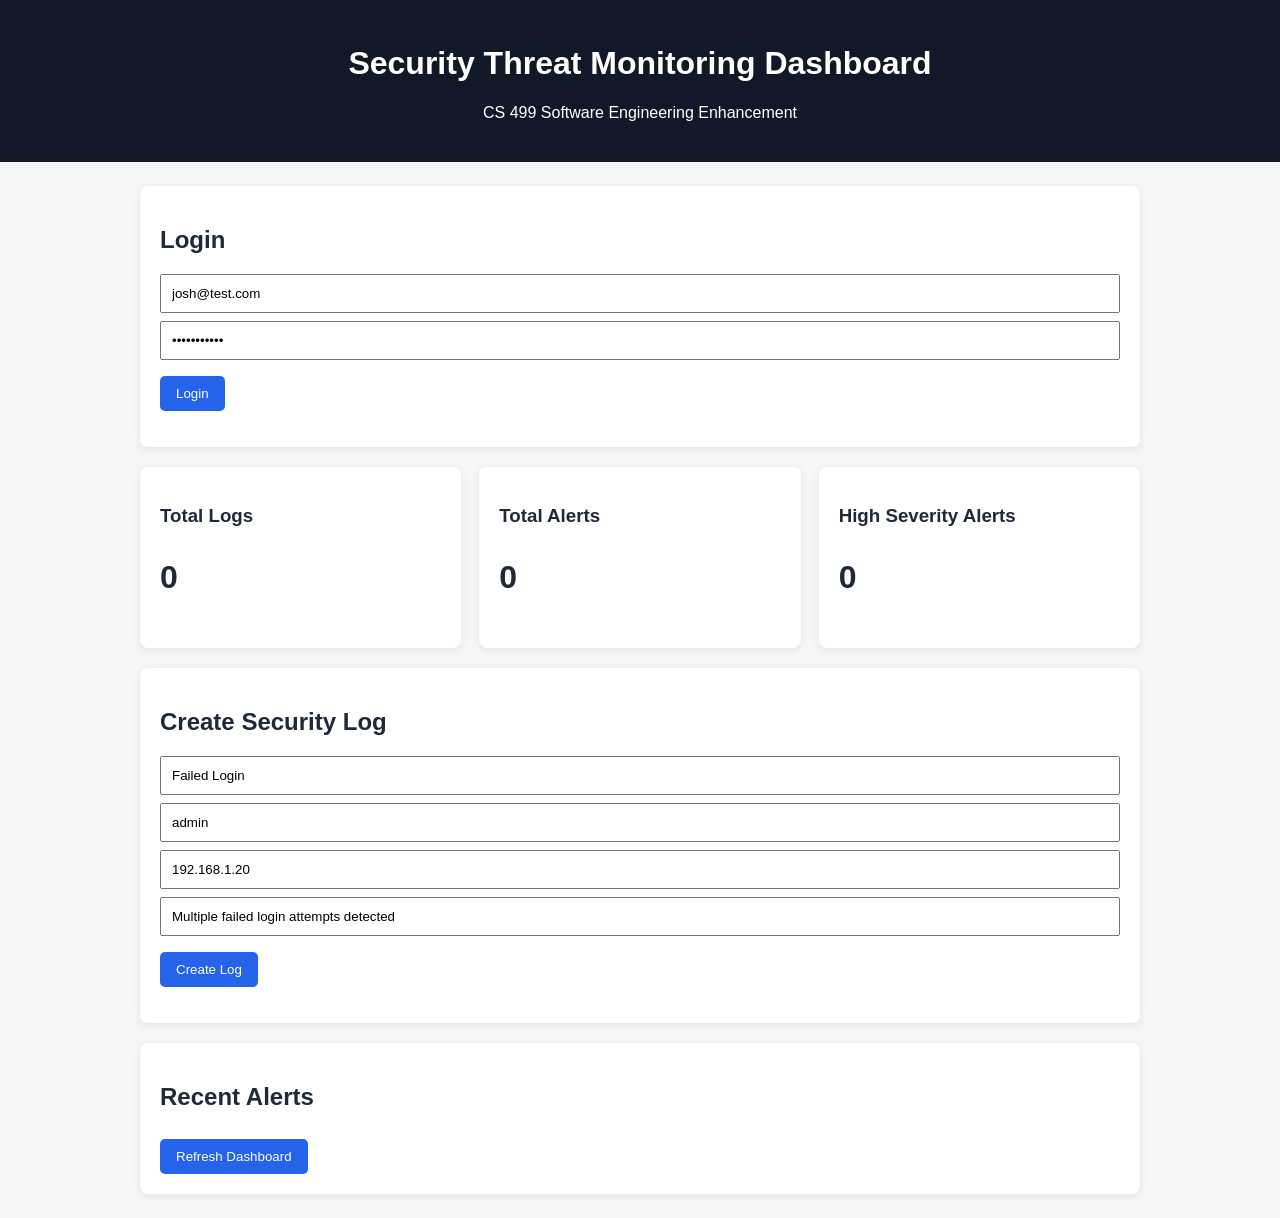
==== client/index.html @ b29907f4 "Software Engineering Enhancement Complete" ====
<!DOCTYPE html>
<html lang="en">
<head>
  <meta charset="UTF-8" />
  <meta name="viewport" content="width=device-width, initial-scale=1.0" />
  <title>Security Threat Monitoring Dashboard</title>
  <link rel="stylesheet" href="style.css" />
</head>
<body>
  <header>
    <h1>Security Threat Monitoring Dashboard</h1>
    <p>CS 499 Software Engineering Enhancement</p>
  </header>

  <main>
    <section class="card">
      <h2>Login</h2>
      <input id="email" type="email" placeholder="Email" value="josh@test.com" />
      <input id="password" type="password" placeholder="Password" value="password123" />
      <button onclick="login()">Login</button>
      <p id="login-status"></p>
    </section>

    <section class="dashboard">
      <div class="stat-card">
        <h3>Total Logs</h3>
        <p id="total-logs">0</p>
      </div>

      <div class="stat-card">
        <h3>Total Alerts</h3>
        <p id="total-alerts">0</p>
      </div>

      <div class="stat-card">
        <h3>High Severity Alerts</h3>
        <p id="high-alerts">0</p>
      </div>
    </section>

    <section class="card">
      <h2>Create Security Log</h2>
      <input id="eventType" type="text" placeholder="Event Type" value="Failed Login" />
      <input id="username" type="text" placeholder="Username" value="admin" />
      <input id="ipAddress" type="text" placeholder="IP Address" value="192.168.1.20" />
      <input id="description" type="text" placeholder="Description" value="Multiple failed login attempts detected" />
      <button onclick="createLog()">Create Log</button>
      <p id="log-status"></p>
    </section>

    <section class="card">
      <h2>Recent Alerts</h2>
      <button onclick="loadDashboard()">Refresh Dashboard</button>
      <div id="alerts-list"></div>
    </section>
  </main>

  <script src="app.js"></script>
</body>
</html>
---- client/style.css ----
body {
  margin: 0;
  font-family: Arial, sans-serif;
  background: #f4f6f8;
  color: #1f2937;
}

header {
  background: #111827;
  color: white;
  padding: 24px;
  text-align: center;
}

main {
  max-width: 1000px;
  margin: 24px auto;
  padding: 0 16px;
}

.card,
.stat-card {
  background: white;
  border-radius: 8px;
  padding: 20px;
  margin-bottom: 20px;
  box-shadow: 0 2px 8px rgba(0, 0, 0, 0.08);
}

.dashboard {
  display: grid;
  grid-template-columns: repeat(3, 1fr);
  gap: 18px;
}

.stat-card h3 {
  margin-bottom: 8px;
}

.stat-card p {
  font-size: 32px;
  font-weight: bold;
}

input {
  display: block;
  width: 100%;
  padding: 10px;
  margin: 8px 0;
  box-sizing: border-box;
}

button {
  background: #2563eb;
  color: white;
  border: none;
  padding: 10px 16px;
  margin-top: 8px;
  cursor: pointer;
  border-radius: 5px;
}

button:hover {
  background: #1d4ed8;
}

.alert {
  border-left: 5px solid #dc2626;
  padding: 12px;
  margin-top: 12px;
  background: #f9fafb;
}

.medium {
  border-left-color: #f59e0b;
}

.high {
  border-left-color: #dc2626;
}

.low {
  border-left-color: #10b981;
}
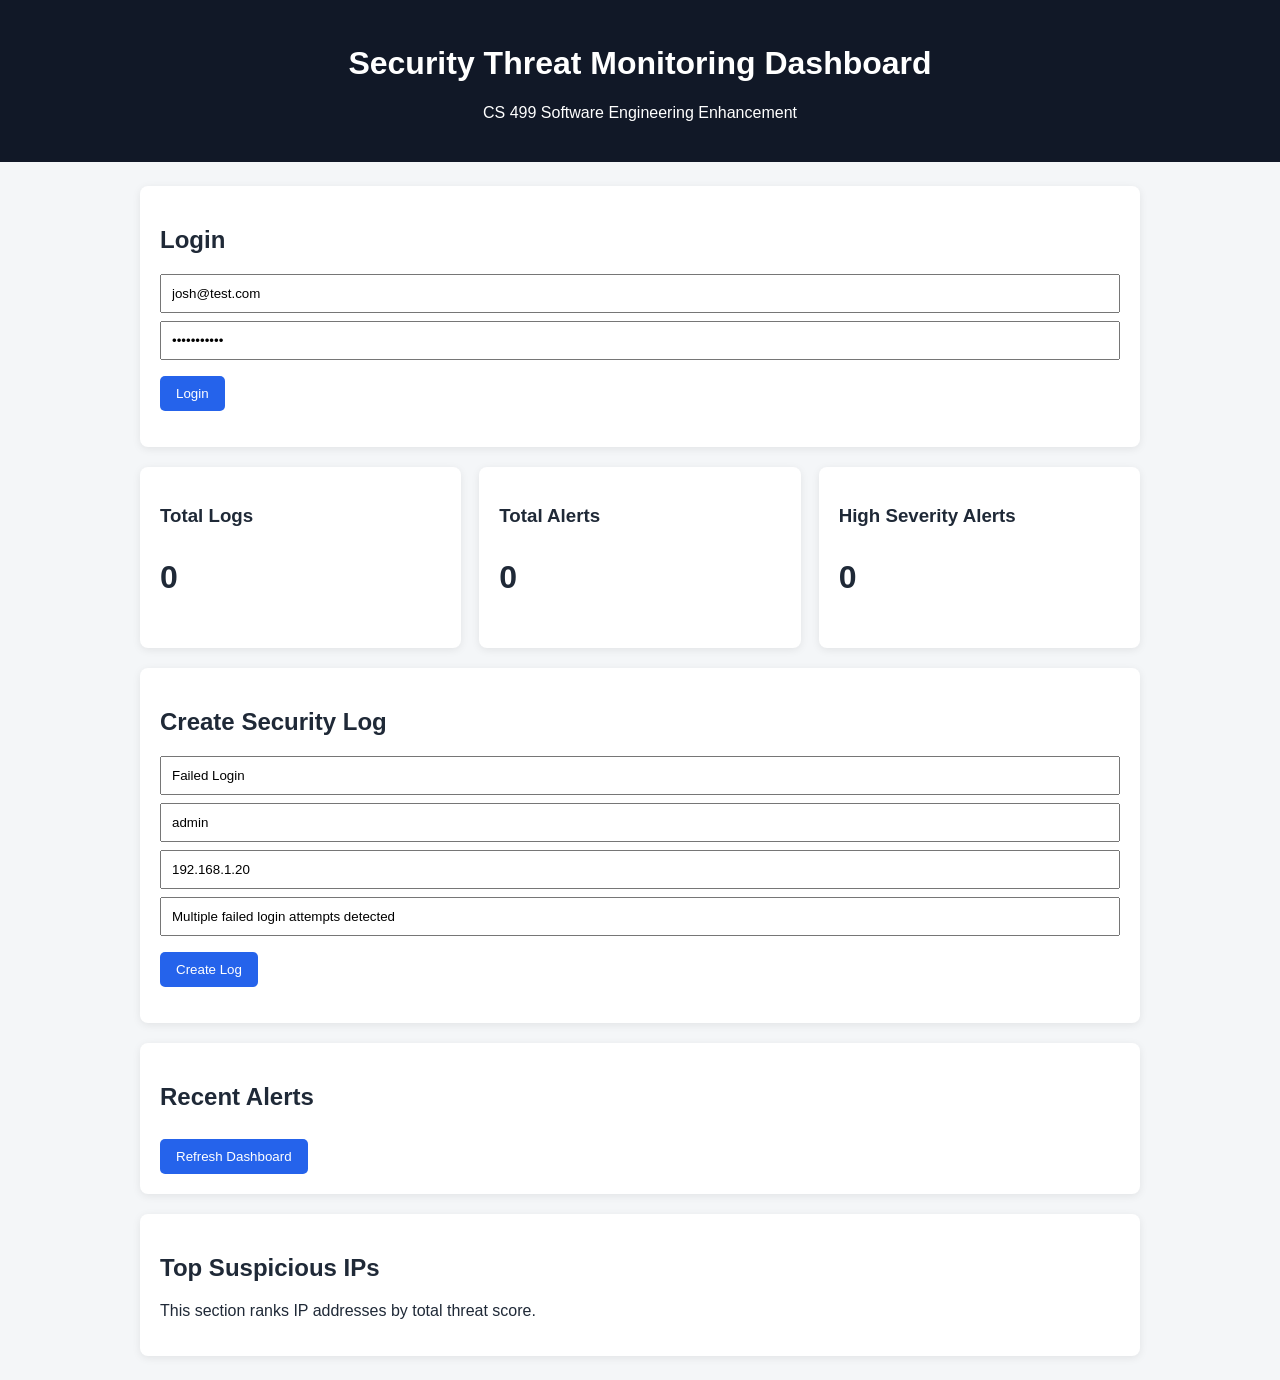
==== commit 6d57ced7: "Add algorithm enhancement with threat scoring and suspicious IP ranking" ====
--- a/client/index.html
+++ b/client/index.html
@@ -53,7 +53,15 @@
       <button onclick="loadDashboard()">Refresh Dashboard</button>
       <div id="alerts-list"></div>
     </section>
+
+    <section class="card">
+        <h2>Top Suspicious IPs</h2>
+        <p>This section ranks IP addresses by total threat score.</p>
+        <div id="suspicious-ip-list"></div>
+    </section>
+
   </main>
+
 
   <script src="app.js"></script>
 </body>
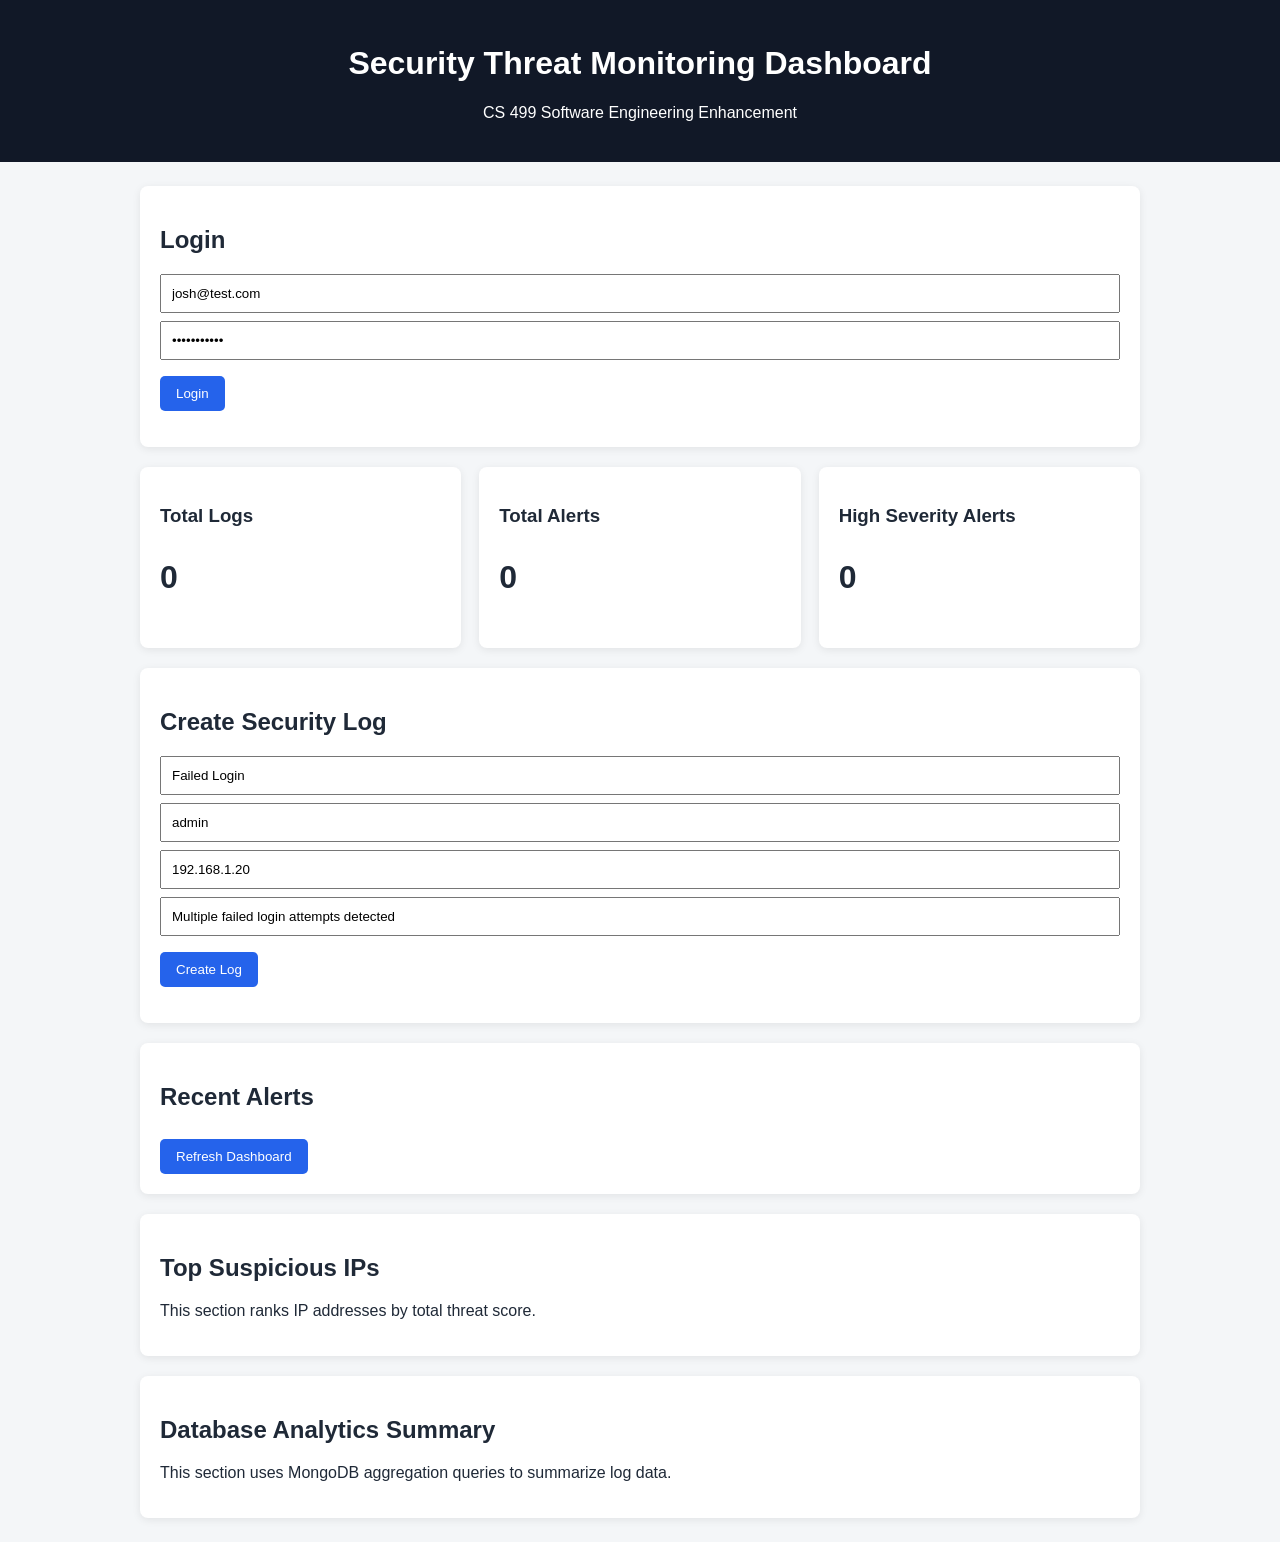
==== commit f8f7f869: "Add database enhancement with aggregation queries and indexing" ====
--- a/client/index.html
+++ b/client/index.html
@@ -60,6 +60,12 @@
         <div id="suspicious-ip-list"></div>
     </section>
 
+    <section class="card">
+        <h2>Database Analytics Summary</h2>
+        <p>This section uses MongoDB aggregation queries to summarize log data.</p>
+        <div id="analytics-list"></div>
+    </section>
+
   </main>
 
 
